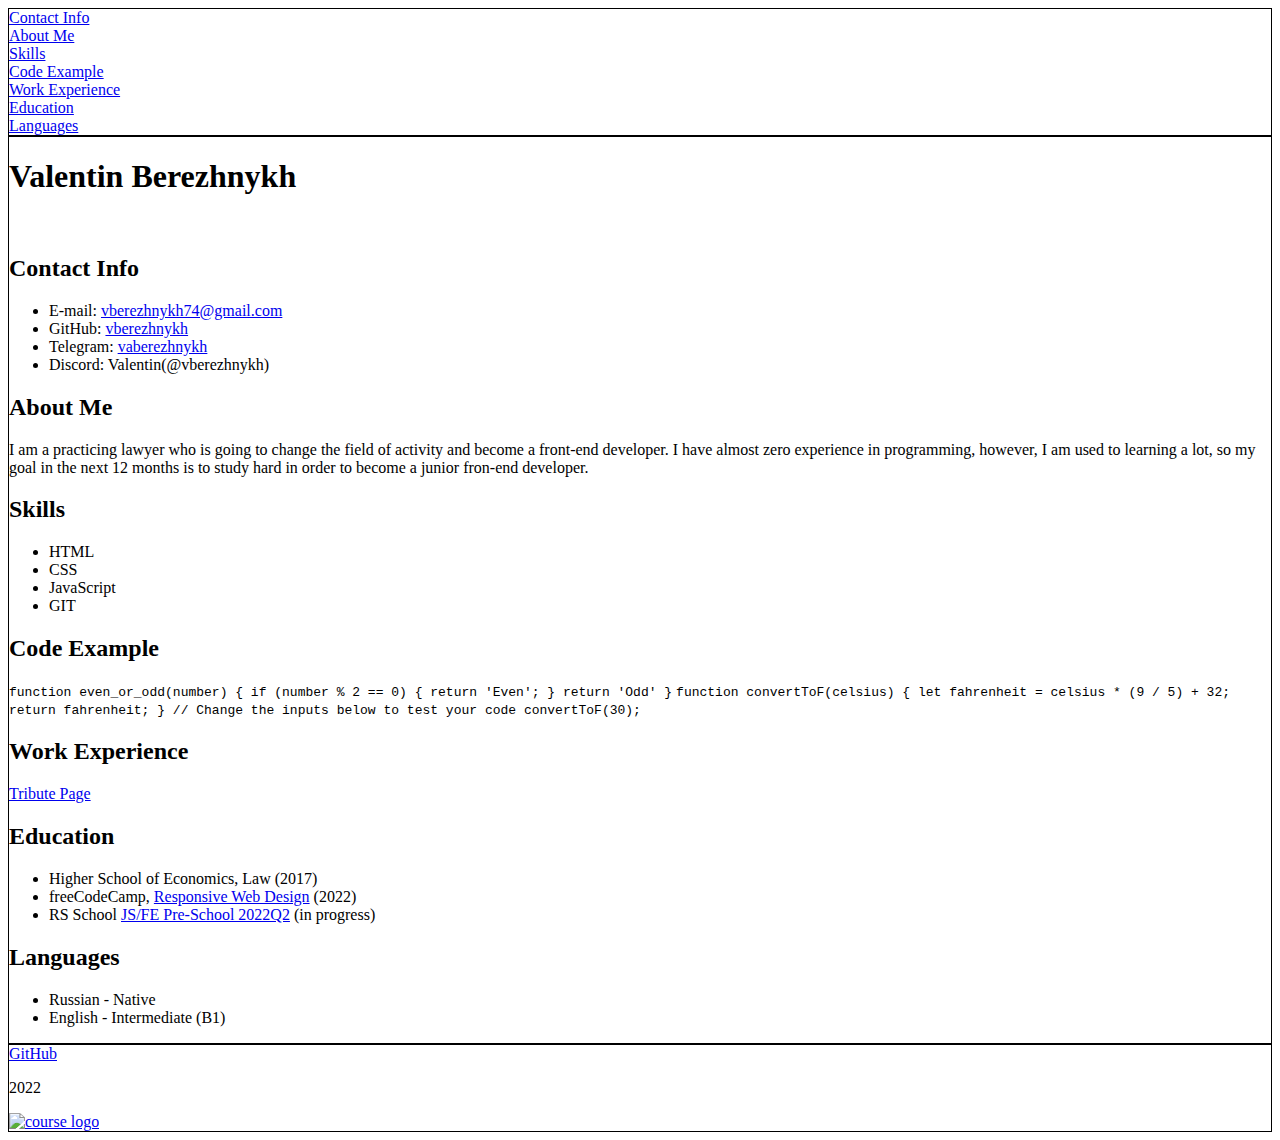
==== index.html @ 0f9ef309 "feat: add nav menu" ====
<!DOCTYPE html>
<html lang="en">
<head>
    <meta charset="UTF-8">
    <meta http-equiv="X-UA-Compatible" content="IE=edge">
    <meta name="viewport" content="width=device-width, initial-scale=1.0">
    <title>Document</title>
    <link rel="stylesheet" href="style.css">
</head>
<body>
    <header class="header">
        <nav>
            <li><a href="#contact-info">Contact Info</a></li>
            <li><a href="#summary">About Me</a></li>
            <li><a href="#skills">Skills</a></li>
            <li><a href="#code">Code Example</a></li>
            <li><a href="#work-experience">Work Experience</a></li>
            <li><a href="#education">Education</a></li>
            <li><a href="#languages">Languages</a></li>
        </nav>
    </header>
    <main class="main">
        <section class="section" id="profile">
            <h1>Valentin Berezhnykh</h1>
            <img src="" alt="">
        </section>
        <section class="section" id="contact-info">
            <h2>Contact Info</h2>
            <ul>
                <li>E-mail: <a href="mailto:vberezhnykh74@gmail.com">vberezhnykh74@gmail.com</a></li>
                <li>GitHub: <a href="https://github.com/vberezhnykh">vberezhnykh</a></li>
                <li>Telegram: <a href="https://t.me/vaberezhnykh">vaberezhnykh</a></li>
                <li>Discord: Valentin(@vberezhnykh)</li>
            </ul>
        </section>
        <section class="section" id="summary">
            <h2>About Me</h2>
            <p>I am a practicing lawyer who is going to change the field of activity and become a front-end developer. I have almost zero experience in programming, 
                however, I am used to learning a lot, so my goal in the next 12 months is to study hard in order to become a junior fron-end developer.</p>
        </section>
        <section class="section" id="skills">
            <h2>Skills</h2>
            <ul>
                <li>HTML</li>
                <li>CSS</li>
                <li>JavaScript</li>
                <li>GIT</li>
            </ul>
        </section>
        <section class="section" id="code">
            <h2>Code Example</h2>
            <code>function even_or_odd(number) {
                if (number % 2 == 0) {
                  return 'Even';
                } return 'Odd'
              }</code>
              <code>
                function convertToF(celsius) {
                    let fahrenheit = celsius * (9 / 5) + 32;
                    return fahrenheit;
                  }

                  // Change the inputs below to test your code
                convertToF(30);
              </code>
        </section>
        <section class="section" id="work-experience">
            <h2>Work Experience</h2>
            <a href="http://testdomainname.ru/">Tribute Page</a>
        </section>
        <section class="section" id="education">
            <h2>Education</h2>
            <ul>
                <li>Higher School of Economics, Law (2017)</li>
                <li>freeCodeCamp, <a href="https://www.freecodecamp.org/certification/vberezhnykh/responsive-web-design">Responsive Web Design</a> (2022)</li>
                <li>RS School <a href="https://rs.school/js-stage0/">JS/FE Pre-School 2022Q2</a> (in progress)</li>
            </ul>
        </section>
        <section class="section" id="languages">
            <h2>Languages</h2>
            <ul>
                <li>Russian - Native</li>
                <li>English - Intermediate (B1)</li>
            </ul>
        </section>
    </main>
    <footer class="footer">
        <a href="https://github.com/vberezhnykh">GitHub</a>
        <p>2022</p>
        <a href="https://rs.school/js-stage0/"><img src="" alt="course logo"></a>
    </footer>
</body>
</html>
---- style.css ----
header, main, footer {
    border: 1px solid black;
}
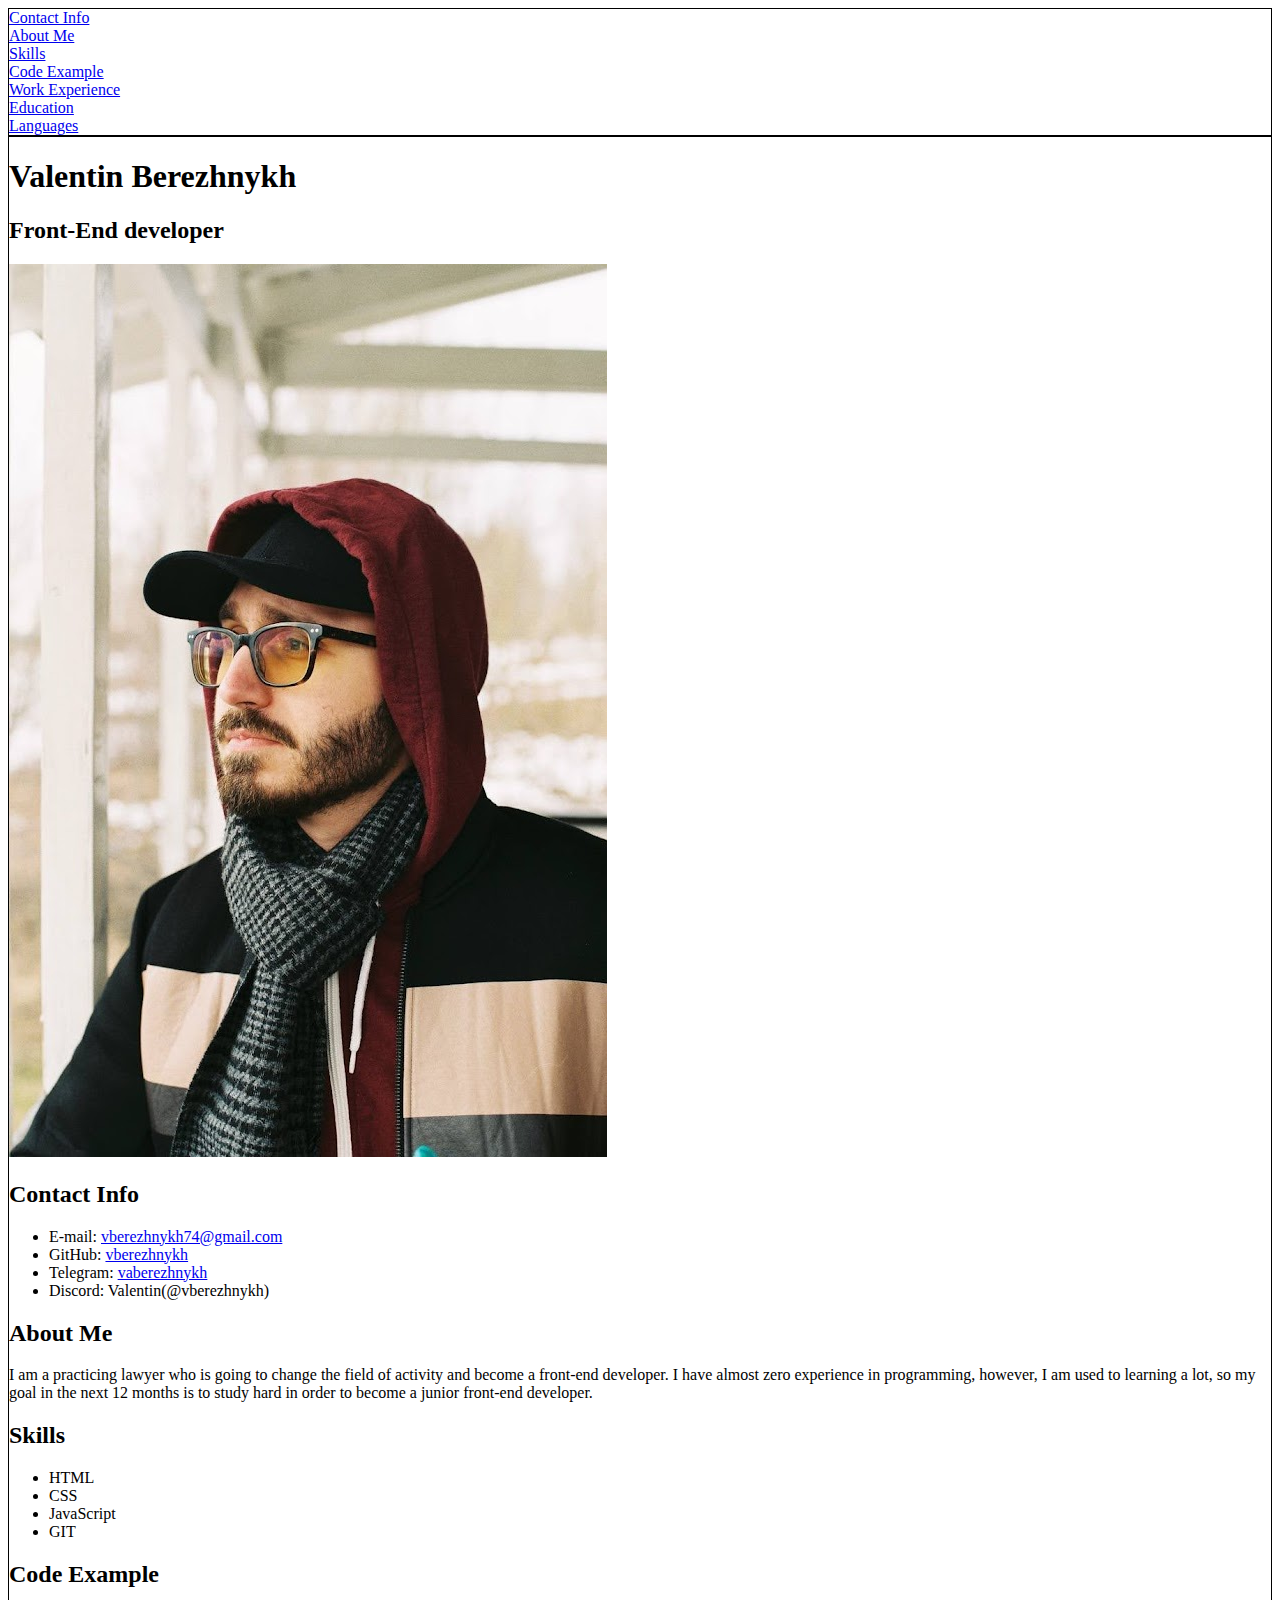
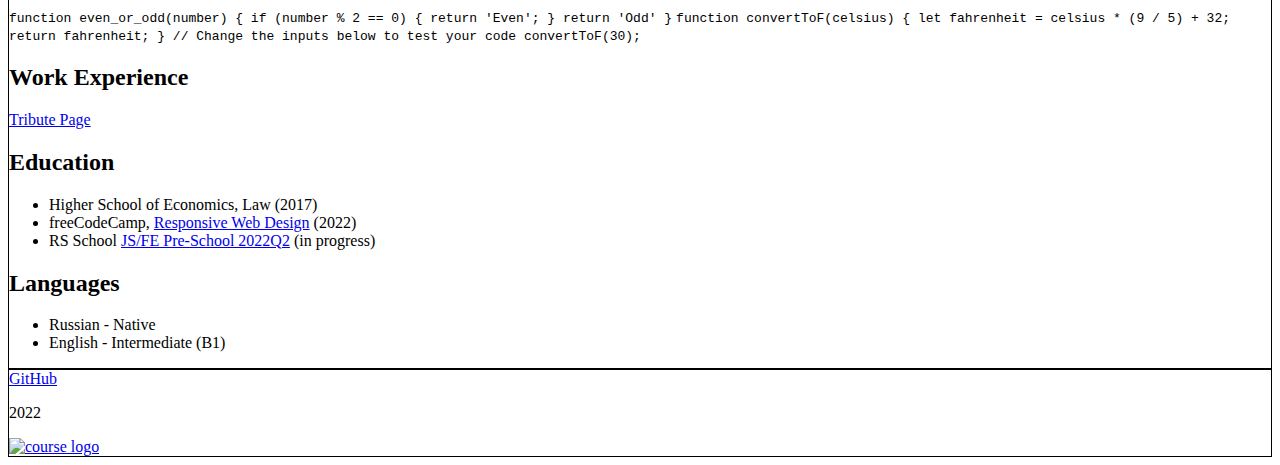
==== commit f3ef885d: "feat: add profile image" ====
--- a/index.html
+++ b/index.html
@@ -22,7 +22,8 @@
     <main class="main">
         <section class="section" id="profile">
             <h1>Valentin Berezhnykh</h1>
-            <img src="" alt="">
+            <h2>Front-End developer</h2>
+            <img src="assets/img/profile-picture.JPG" alt="profile picture">
         </section>
         <section class="section" id="contact-info">
             <h2>Contact Info</h2>
@@ -36,7 +37,7 @@
         <section class="section" id="summary">
             <h2>About Me</h2>
             <p>I am a practicing lawyer who is going to change the field of activity and become a front-end developer. I have almost zero experience in programming, 
-                however, I am used to learning a lot, so my goal in the next 12 months is to study hard in order to become a junior fron-end developer.</p>
+                however, I am used to learning a lot, so my goal in the next 12 months is to study hard in order to become a junior front-end developer.</p>
         </section>
         <section class="section" id="skills">
             <h2>Skills</h2>
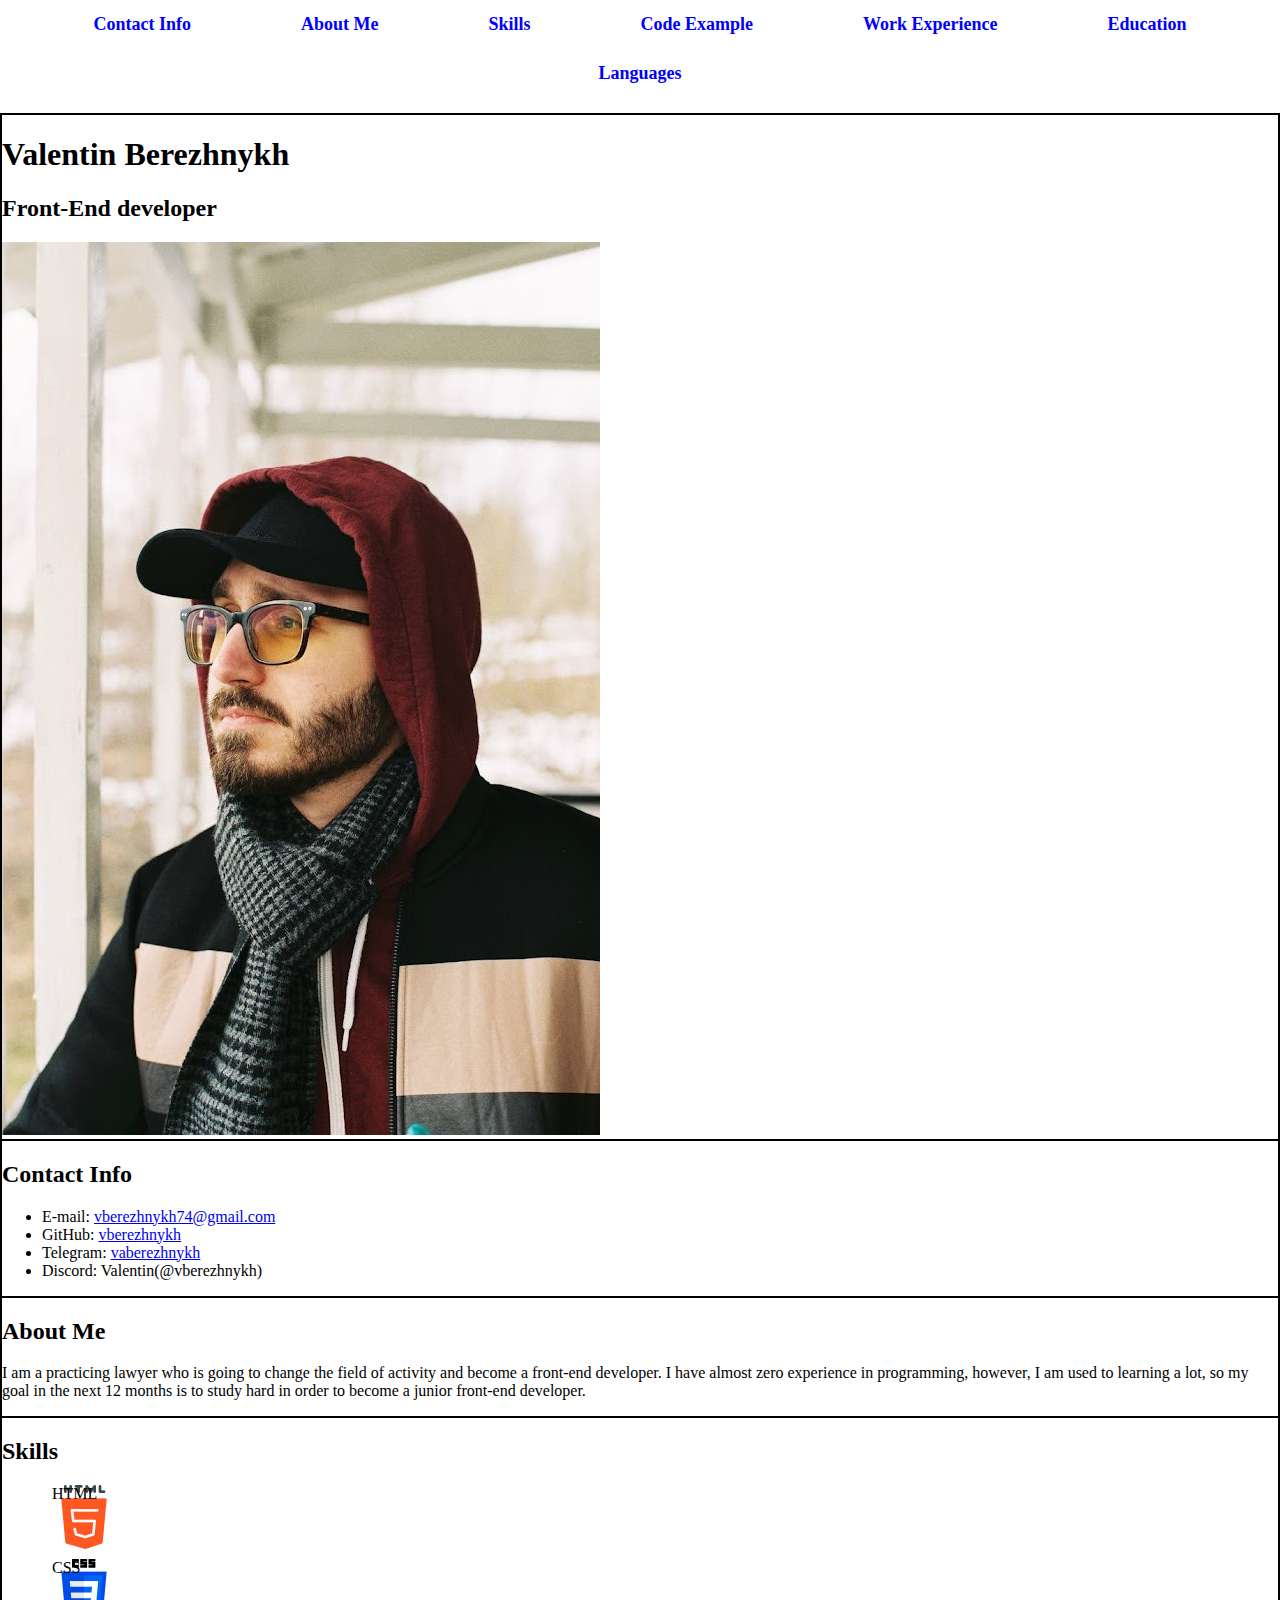
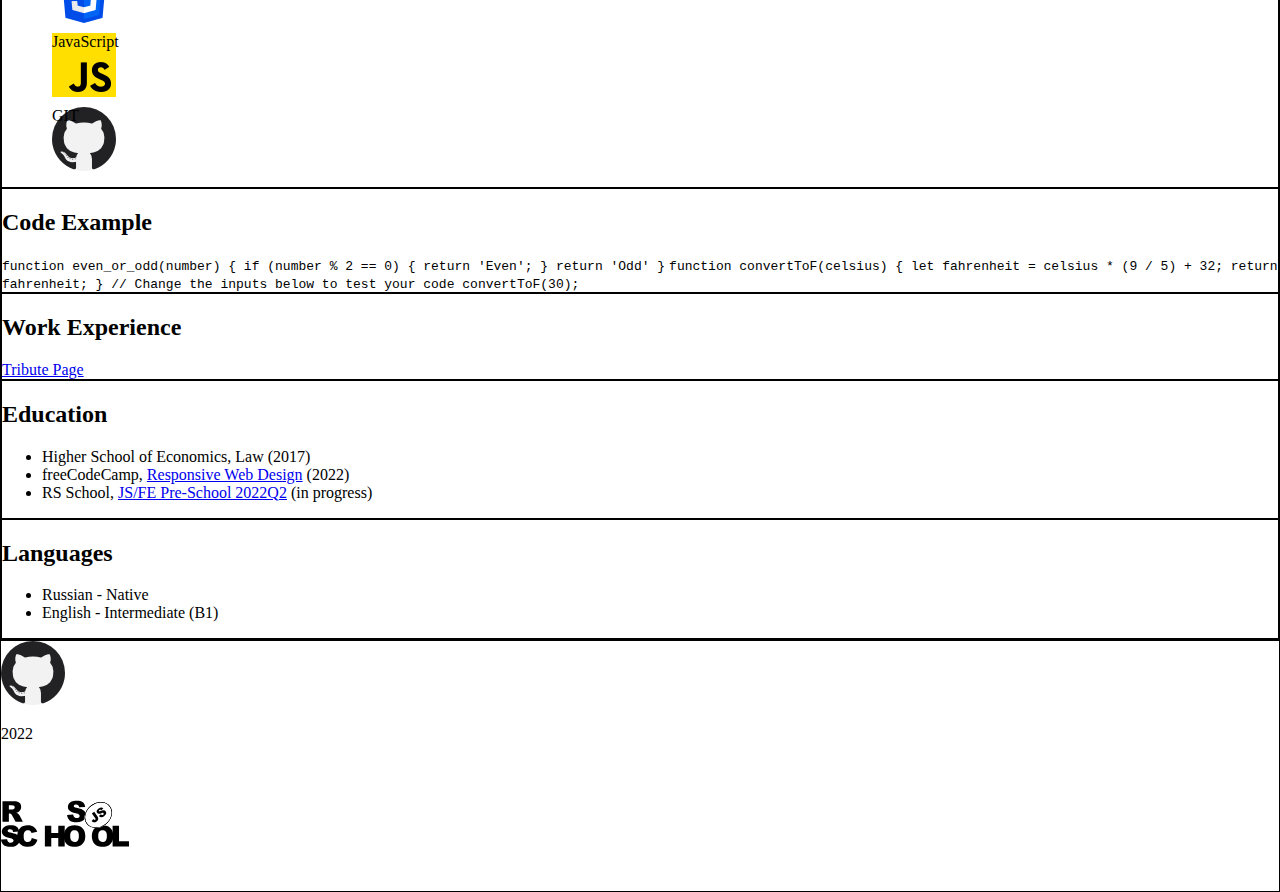
==== commit 8a7eadd7: "feat add navigation" ====
--- a/index.html
+++ b/index.html
@@ -9,14 +9,14 @@
 </head>
 <body>
     <header class="header">
-        <nav>
-            <li><a href="#contact-info">Contact Info</a></li>
-            <li><a href="#summary">About Me</a></li>
-            <li><a href="#skills">Skills</a></li>
-            <li><a href="#code">Code Example</a></li>
-            <li><a href="#work-experience">Work Experience</a></li>
-            <li><a href="#education">Education</a></li>
-            <li><a href="#languages">Languages</a></li>
+        <nav class="nav-list">
+            <li class="nav-item"><a class="nav-link" href="#contact-info">Contact Info</a></li>
+            <li class="nav-item"><a class="nav-link"href="#summary">About Me</a></li>
+            <li class="nav-item"><a class="nav-link" href="#skills">Skills</a></li>
+            <li class="nav-item"><a class="nav-link" href="#code">Code Example</a></li>
+            <li class="nav-item"><a class="nav-link" href="#work-experience">Work Experience</a></li>
+            <li class="nav-item"><a class="nav-link" href="#education">Education</a></li>
+            <li class="nav-item"><a class="nav-link" href="#languages">Languages</a></li>
         </nav>
     </header>
     <main class="main">
@@ -42,10 +42,10 @@
         <section class="section" id="skills">
             <h2>Skills</h2>
             <ul>
-                <li>HTML</li>
-                <li>CSS</li>
-                <li>JavaScript</li>
-                <li>GIT</li>
+                <li class="HTML">HTML</li>
+                <li class="CSS">CSS</li>
+                <li class="JavaScript">JavaScript</li>
+                <li class="GIT">GIT</li>
             </ul>
         </section>
         <section class="section" id="code">
@@ -74,7 +74,7 @@
             <ul>
                 <li>Higher School of Economics, Law (2017)</li>
                 <li>freeCodeCamp, <a href="https://www.freecodecamp.org/certification/vberezhnykh/responsive-web-design">Responsive Web Design</a> (2022)</li>
-                <li>RS School <a href="https://rs.school/js-stage0/">JS/FE Pre-School 2022Q2</a> (in progress)</li>
+                <li>RS School, <a href="https://rs.school/js-stage0/">JS/FE Pre-School 2022Q2</a> (in progress)</li>
             </ul>
         </section>
         <section class="section" id="languages">
@@ -86,9 +86,9 @@
         </section>
     </main>
     <footer class="footer">
-        <a href="https://github.com/vberezhnykh">GitHub</a>
+        <a href="https://github.com/vberezhnykh"><img src="assets/svg/github-logo.png" alt="GitHub logo"></a>
         <p>2022</p>
-        <a href="https://rs.school/js-stage0/"><img src="" alt="course logo"></a>
+        <a href="https://rs.school/js-stage0/"><img src="assets/svg/rs-school-logo.svg" alt="course logo" width="128" height="128"></a>
     </footer>
 </body>
 </html>--- a/style.css
+++ b/style.css
@@ -1,3 +1,74 @@
-header, main, footer {
+* {
+    box-sizing: border-box;
+}
+
+body {
+    margin: 0px;
+}
+
+main, footer {
     border: 1px solid black;
+}
+
+header {
+    margin-bottom: 15px;
+}
+
+.nav {
+    display: block;
+}
+
+.nav-list {
+    display: flex;
+    flex-direction: row;
+    flex-wrap: wrap;
+    justify-content: center;
+    align-items: center;
+    list-style: none;
+    margin: 0 -5px;
+}
+
+.nav-item {
+    margin: 0 45px;
+}
+
+.nav-item a:hover {
+    background-color: blue;
+    color: white;
+}
+
+.nav-link {
+    text-decoration: none;
+    color: blue;
+    font-size: 18px;
+    font-weight: bold;
+    display: block;
+    padding: 14px 10px;
+}
+
+.section {
+    border: 1px solid black;
+}
+
+.HTML, .CSS, .JavaScript, .GIT {
+    list-style: none;
+    margin: 10px;
+    height: 64px;
+    width: 64px;
+}
+
+.HTML {
+    background-image: url(/assets/svg/html-logo.png); /*to fix logo repeat*/
+}
+
+.CSS {
+    background-image: url(/assets/svg/css3-logo.png); /*to fix logo repeat*/
+}
+
+.JavaScript {
+    background-image: url(/assets/svg/js-logo.png); /*to fix logo repeat*/
+}
+
+.GIT {
+    background-image: url(/assets/svg/github-logo.png); /*to fix logo repeat*/
 }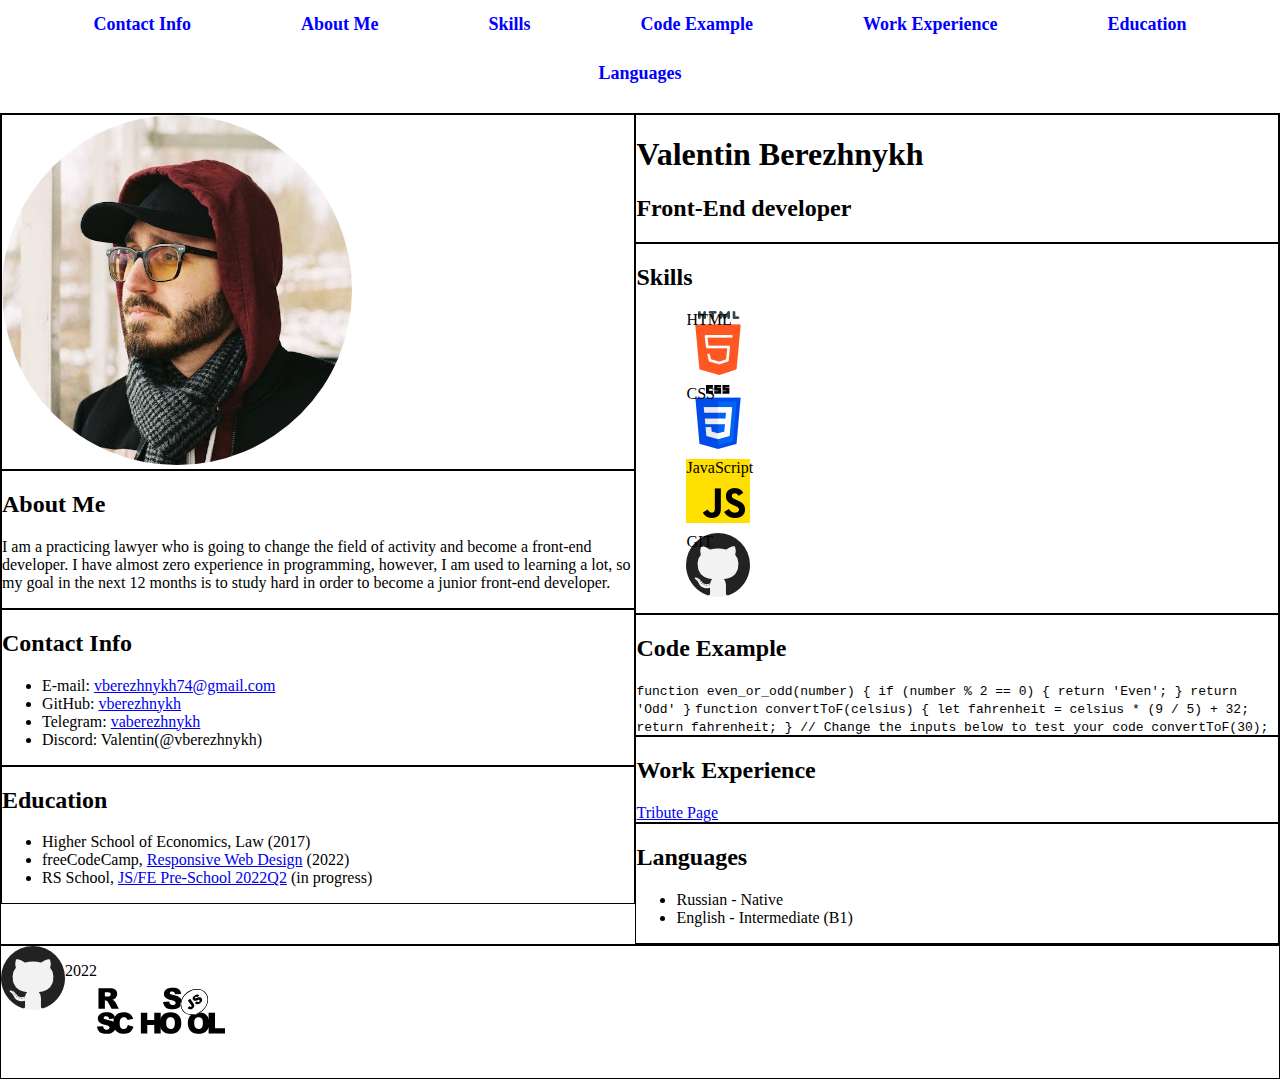
==== commit c8fb7710: "feat: edit page layout to flex" ====
--- a/index.html
+++ b/index.html
@@ -20,70 +20,79 @@
         </nav>
     </header>
     <main class="main">
-        <section class="section" id="profile">
-            <h1>Valentin Berezhnykh</h1>
-            <h2>Front-End developer</h2>
-            <img src="assets/img/profile-picture.JPG" alt="profile picture">
-        </section>
-        <section class="section" id="contact-info">
-            <h2>Contact Info</h2>
-            <ul>
-                <li>E-mail: <a href="mailto:vberezhnykh74@gmail.com">vberezhnykh74@gmail.com</a></li>
-                <li>GitHub: <a href="https://github.com/vberezhnykh">vberezhnykh</a></li>
-                <li>Telegram: <a href="https://t.me/vaberezhnykh">vaberezhnykh</a></li>
-                <li>Discord: Valentin(@vberezhnykh)</li>
-            </ul>
-        </section>
-        <section class="section" id="summary">
-            <h2>About Me</h2>
-            <p>I am a practicing lawyer who is going to change the field of activity and become a front-end developer. I have almost zero experience in programming, 
-                however, I am used to learning a lot, so my goal in the next 12 months is to study hard in order to become a junior front-end developer.</p>
-        </section>
-        <section class="section" id="skills">
-            <h2>Skills</h2>
-            <ul>
-                <li class="HTML">HTML</li>
-                <li class="CSS">CSS</li>
-                <li class="JavaScript">JavaScript</li>
-                <li class="GIT">GIT</li>
-            </ul>
-        </section>
-        <section class="section" id="code">
-            <h2>Code Example</h2>
-            <code>function even_or_odd(number) {
-                if (number % 2 == 0) {
-                  return 'Even';
-                } return 'Odd'
-              }</code>
-              <code>
-                function convertToF(celsius) {
-                    let fahrenheit = celsius * (9 / 5) + 32;
-                    return fahrenheit;
-                  }
-
-                  // Change the inputs below to test your code
-                convertToF(30);
-              </code>
-        </section>
-        <section class="section" id="work-experience">
-            <h2>Work Experience</h2>
-            <a href="http://testdomainname.ru/">Tribute Page</a>
-        </section>
-        <section class="section" id="education">
-            <h2>Education</h2>
-            <ul>
-                <li>Higher School of Economics, Law (2017)</li>
-                <li>freeCodeCamp, <a href="https://www.freecodecamp.org/certification/vberezhnykh/responsive-web-design">Responsive Web Design</a> (2022)</li>
-                <li>RS School, <a href="https://rs.school/js-stage0/">JS/FE Pre-School 2022Q2</a> (in progress)</li>
-            </ul>
-        </section>
-        <section class="section" id="languages">
-            <h2>Languages</h2>
-            <ul>
-                <li>Russian - Native</li>
-                <li>English - Intermediate (B1)</li>
-            </ul>
-        </section>
+        <div class="left-side">
+            <section class="section">
+                <img class="img-profile" src="assets/img/profile-picture.JPG" alt="profile picture">
+            </section>
+            <section class="section" id="summary">
+                <h2>About Me</h2>
+                <p>I am a practicing lawyer who is going to change the field of activity and become a front-end developer. I have almost zero experience in programming, 
+                    however, I am used to learning a lot, so my goal in the next 12 months is to study hard in order to become a junior front-end developer.</p>
+            </section>
+            <section class="section" id="contact-info">
+                <h2>Contact Info</h2>
+                <ul>
+                    <li>E-mail: <a href="mailto:vberezhnykh74@gmail.com">vberezhnykh74@gmail.com</a></li>
+                    <li>GitHub: <a href="https://github.com/vberezhnykh">vberezhnykh</a></li>
+                    <li>Telegram: <a href="https://t.me/vaberezhnykh">vaberezhnykh</a></li>
+                    <li>Discord: Valentin(@vberezhnykh)</li>
+                </ul>
+            </section>
+            <section class="section" id="education">
+                <h2>Education</h2>
+                <ul>
+                    <li>Higher School of Economics, Law (2017)</li>
+                    <li>freeCodeCamp, <a href="https://www.freecodecamp.org/certification/vberezhnykh/responsive-web-design">Responsive Web Design</a> (2022)</li>
+                    <li>RS School, <a href="https://rs.school/js-stage0/">JS/FE Pre-School 2022Q2</a> (in progress)</li>
+                </ul>
+            </section>
+        </div>
+        <div class="right-side">
+            <section class="section" id="profile">
+                <h1>Valentin Berezhnykh</h1>
+                <h2>Front-End developer</h2>
+            </section>
+            <section class="section" id="skills">
+                <h2>Skills</h2>
+                <ul>
+                    <li class="HTML">HTML</li>
+                    <li class="CSS">CSS</li>
+                    <li class="JavaScript">JavaScript</li>
+                    <li class="GIT">GIT</li>
+                </ul>
+            </section>
+            <section class="section" id="code">
+                <h2>Code Example</h2>
+                <code>function even_or_odd(number) {
+                    if (number % 2 == 0) {
+                      return 'Even';
+                    } return 'Odd'
+                  }</code>
+                  <code>
+                    function convertToF(celsius) {
+                        let fahrenheit = celsius * (9 / 5) + 32;
+                        return fahrenheit;
+                      }
+    
+                      // Change the inputs below to test your code
+                    convertToF(30);
+                  </code>
+            </section>
+            <section class="section" id="work-experience">
+                <h2>Work Experience</h2>
+                <a href="http://testdomainname.ru/">Tribute Page</a>
+            </section>
+            
+            <section class="section" id="languages">
+                <h2>Languages</h2>
+                <ul>
+                    <li>Russian - Native</li>
+                    <li>English - Intermediate (B1)</li>
+                </ul>
+            </section>
+        </div>
+        
+        
     </main>
     <footer class="footer">
         <a href="https://github.com/vberezhnykh"><img src="assets/svg/github-logo.png" alt="GitHub logo"></a>
--- a/style.css
+++ b/style.css
@@ -8,6 +8,7 @@
 
 main, footer {
     border: 1px solid black;
+    display: flex;
 }
 
 header {
@@ -35,6 +36,8 @@
 .nav-item a:hover {
     background-color: blue;
     color: white;
+    transition: 0.3s linear
+    /*add smooth animation*/
 }
 
 .nav-link {
@@ -44,6 +47,11 @@
     font-weight: bold;
     display: block;
     padding: 14px 10px;
+}
+
+.img-profile {
+    width: 350px;
+    border-radius: 50%;
 }
 
 .section {
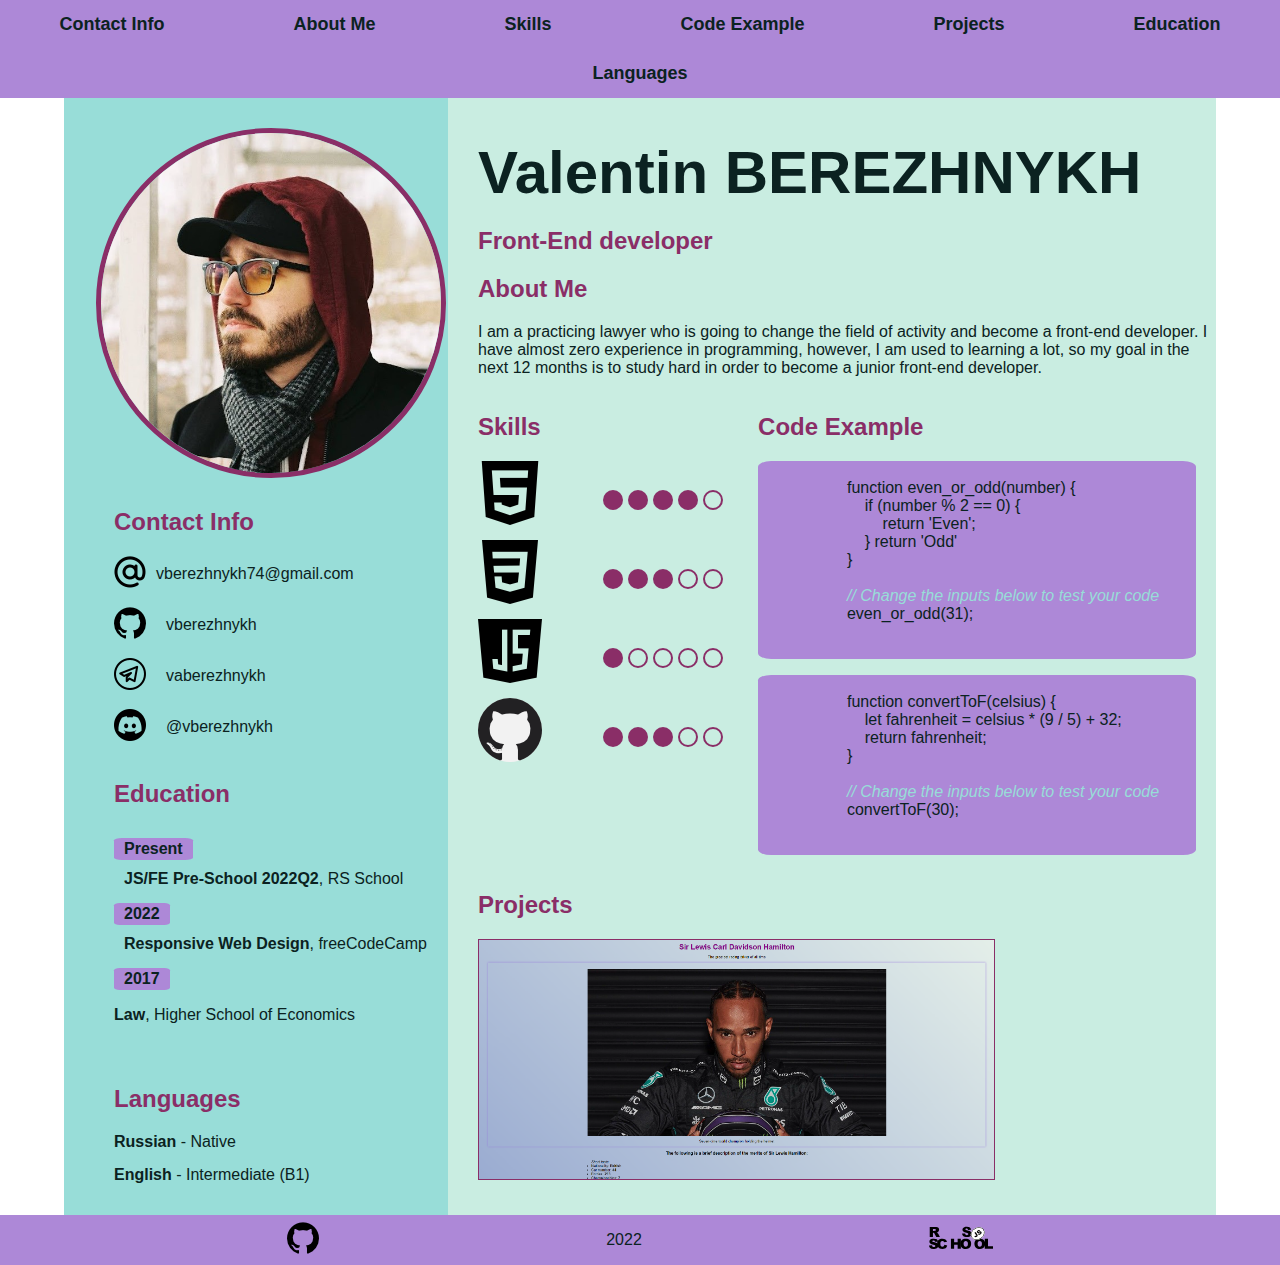
==== commit 0de7e4ac: "feat: project finish" ====
--- a/index.html
+++ b/index.html
@@ -14,7 +14,7 @@
             <li class="nav-item"><a class="nav-link"href="#summary">About Me</a></li>
             <li class="nav-item"><a class="nav-link" href="#skills">Skills</a></li>
             <li class="nav-item"><a class="nav-link" href="#code">Code Example</a></li>
-            <li class="nav-item"><a class="nav-link" href="#work-experience">Work Experience</a></li>
+            <li class="nav-item"><a class="nav-link" href="#work-experience">Projects</a></li>
             <li class="nav-item"><a class="nav-link" href="#education">Education</a></li>
             <li class="nav-item"><a class="nav-link" href="#languages">Languages</a></li>
         </nav>
@@ -24,80 +24,146 @@
             <section class="section">
                 <img class="img-profile" src="assets/img/profile-picture.JPG" alt="profile picture">
             </section>
+            <section class="section" id="contact-info">
+                <h2>Contact Info</h2>
+                <ul class="contact-list">
+                    <li class="contact-item">
+                        <div class="contact-logo"><img src="/assets/svg/email-logo.png" alt=""></div>
+                        <div class="contact-url"><a href="mailto:vberezhnykh74@gmail.com" target="_blank">vberezhnykh74@gmail.com</a></div>
+                    </li>
+                    <li class="contact-item">
+                        <div class="contact-logo"><img src="/assets/svg/github-blue-logo.png" alt=""></div>
+                        <div class="contact-url"><a class="contact-url" href="https://github.com/vberezhnykh" target="_blank">vberezhnykh</a></div>
+                    </li>
+                    <li class="contact-item">
+                        <div class="contact-logo"><img src="/assets/svg/telegram-logo.png" alt=""></div>
+                        <div class="contact-url"><a class="contact-url" href="https://t.me/vaberezhnykh" target="_blank">vaberezhnykh</a></div>
+                    </li>
+                    <li class="contact-item">
+                        <div class="conact-logo"><img src="/assets/svg/discord-logo.png" alt=""></div>
+                        <div class="contact-url"><a class="contact-url" href="" target="_blank">@vberezhnykh</a></div>
+                    </li>
+                </ul>
+            </section>
+            <section class="section" id="education">
+                <h2>Education</h2>
+                <ul class="education-list">
+                    <li class="education-item">
+                        <div class="date">Present</div>
+                        <b><a class="education-url" href="https://rs.school/js-stage0/" target="_blank">JS/FE Pre-School 2022Q2</a></b>, RS School </li>
+                    <li class="education-item">
+                        <div class="date">2022</div>
+                        <a class="education-url" href="https://www.freecodecamp.org/certification/vberezhnykh/responsive-web-design" target="_blank"><b>Responsive Web Design</b></a>, freeCodeCamp
+                    </li>
+                    <li class="education-item">
+                        <div class="date">2017</div>
+                        <p><b>Law</b>, Higher School of Economics</p> 
+                    </li>
+                </ul>
+            </section>
+            <section class="section" id="languages">
+                <h2>Languages</h2>
+                <ul class="language-list">
+                    <li class="language-item"><b>Russian</b> - Native</li>
+                    <li class="language-item"><b>English</b> - Intermediate (B1)</li>
+                </ul>
+            </section>
+        </div>
+        <div class="right-side">
+            <section class="section" id="profile">
+                <h1><span class="first-name">Valentin</span><span class="surname"> Berezhnykh</span></h1>
+                <h2>Front-End developer</h2>
+            </section>
             <section class="section" id="summary">
                 <h2>About Me</h2>
                 <p>I am a practicing lawyer who is going to change the field of activity and become a front-end developer. I have almost zero experience in programming, 
                     however, I am used to learning a lot, so my goal in the next 12 months is to study hard in order to become a junior front-end developer.</p>
             </section>
-            <section class="section" id="contact-info">
-                <h2>Contact Info</h2>
-                <ul>
-                    <li>E-mail: <a href="mailto:vberezhnykh74@gmail.com">vberezhnykh74@gmail.com</a></li>
-                    <li>GitHub: <a href="https://github.com/vberezhnykh">vberezhnykh</a></li>
-                    <li>Telegram: <a href="https://t.me/vaberezhnykh">vaberezhnykh</a></li>
-                    <li>Discord: Valentin(@vberezhnykh)</li>
-                </ul>
-            </section>
-            <section class="section" id="education">
-                <h2>Education</h2>
-                <ul>
-                    <li>Higher School of Economics, Law (2017)</li>
-                    <li>freeCodeCamp, <a href="https://www.freecodecamp.org/certification/vberezhnykh/responsive-web-design">Responsive Web Design</a> (2022)</li>
-                    <li>RS School, <a href="https://rs.school/js-stage0/">JS/FE Pre-School 2022Q2</a> (in progress)</li>
-                </ul>
-            </section>
-        </div>
-        <div class="right-side">
-            <section class="section" id="profile">
-                <h1>Valentin Berezhnykh</h1>
-                <h2>Front-End developer</h2>
-            </section>
+            <div class="container">
             <section class="section" id="skills">
                 <h2>Skills</h2>
-                <ul>
-                    <li class="HTML">HTML</li>
-                    <li class="CSS">CSS</li>
-                    <li class="JavaScript">JavaScript</li>
-                    <li class="GIT">GIT</li>
-                </ul>
+                <div class="skill-block">
+                    <div class="skill-logo"><img src="/assets/svg/html-logo.png" alt="HTML logo"></div>
+                    <ul class="skill-bar">
+                        <li class="skill-item"></li>
+                        <li class="skill-item"></li>
+                        <li class="skill-item"></li>
+                        <li class="skill-item"></li>
+                        <li class="skill-item-blank"></li>
+                    </ul>
+                </div>
+                <div class="skill-block">
+                    <div class="skill-logo"><img src="/assets/svg/css3-logo.png" alt="CSS logo"></div>
+                    <ul class="skill-bar">
+                        <li class="skill-item"></li>
+                        <li class="skill-item"></li>
+                        <li class="skill-item"></li>
+                        <li class="skill-item-blank"></li>
+                        <li class="skill-item-blank"></li>
+                    </ul>
+                </div>
+                <div class="skill-block">
+                    <div class="skill-logo"><img src="/assets/svg/js-logo.png" alt="JavaScript logo"></div>
+                    <ul class="skill-bar">
+                        <li class="skill-item"></li>
+                        <li class="skill-item-blank"></li>
+                        <li class="skill-item-blank"></li>
+                        <li class="skill-item-blank"></li>
+                        <li class="skill-item-blank"></li>
+                    </ul>
+                </div>
+                <div class="skill-block">
+                    <div class="skill-logo"><img src="/assets/svg/github-logo.png" alt="GitHub logo"></div>
+                    <ul class="skill-bar">
+                        <li class="skill-item"></li>
+                        <li class="skill-item"></li>
+                        <li class="skill-item"></li>
+                        <li class="skill-item-blank"></li>
+                        <li class="skill-item-blank"></li>
+                    </ul>
+                </div>
             </section>
             <section class="section" id="code">
                 <h2>Code Example</h2>
-                <code>function even_or_odd(number) {
-                    if (number % 2 == 0) {
-                      return 'Even';
-                    } return 'Odd'
-                  }</code>
+                <div class="code-block">
+                    <pre>
+                    <code>
+                    function even_or_odd(number) {
+                        if (number % 2 == 0) {
+                            return 'Even';
+                        } return 'Odd'
+                    }
+
+                    <span class="grey-text">// Change the inputs below to test your code</span>
+                    even_or_odd(31);
+                    </code>
+                </div>
+                <div class="code-block">
+                </pre>
+                <pre>
                   <code>
                     function convertToF(celsius) {
                         let fahrenheit = celsius * (9 / 5) + 32;
                         return fahrenheit;
-                      }
+                    }
     
-                      // Change the inputs below to test your code
+                    <span class="grey-text">// Change the inputs below to test your code</span>
                     convertToF(30);
                   </code>
+                </pre>
+                </div>
             </section>
+            </div>
             <section class="section" id="work-experience">
-                <h2>Work Experience</h2>
-                <a href="http://testdomainname.ru/">Tribute Page</a>
-            </section>
-            
-            <section class="section" id="languages">
-                <h2>Languages</h2>
-                <ul>
-                    <li>Russian - Native</li>
-                    <li>English - Intermediate (B1)</li>
-                </ul>
-            </section>
-        </div>
-        
-        
+                <h2>Projects</h2>
+                <a href="http://testdomainname.ru/" target="_blank"><img class="img-project" src="/assets/img/project-preview.png" alt="Preview of the tribute project picture"></a>
+            </section>           
+        </div>    
     </main>
     <footer class="footer">
-        <a href="https://github.com/vberezhnykh"><img src="assets/svg/github-logo.png" alt="GitHub logo"></a>
+        <a href="https://github.com/vberezhnykh" target="_blank"><img src="/assets/svg/github-blue-logo.png" alt="GitHub logo"></a>
         <p>2022</p>
-        <a href="https://rs.school/js-stage0/"><img src="assets/svg/rs-school-logo.svg" alt="course logo" width="128" height="128"></a>
+        <a href="https://rs.school/js-stage0/" target="_blank"><img src="assets/svg/rs-school-logo.svg" alt="course logo" width="64"></a>
     </footer>
 </body>
 </html>--- a/style.css
+++ b/style.css
@@ -1,18 +1,37 @@
+:root {
+    --main-color: #C9EDE1;
+    --aside-color: #98DDD8;
+    --additional-color: #8A2E67; 
+    --header-footer-color: #AD88D7;
+    --text-color: #0B2221;
+}
+
 * {
     box-sizing: border-box;
+    font-family: sans-serif;
+    color: var(--text-color);
+}
+
+html {
+    scroll-behavior: smooth;
 }
 
 body {
-    margin: 0px;
+    margin: 0;
+    padding: 0;
+    min-height: 100vh;
+    overflow-x: hidden;
+    display: flex;
+    flex-direction: column;
+    justify-content: space-between;
 }
 
 main, footer {
-    border: 1px solid black;
-    display: flex;
-}
-
-header {
-    margin-bottom: 15px;
+    display: flex;
+}
+
+.header {
+    background-color: var(--header-footer-color);
 }
 
 .nav {
@@ -23,7 +42,7 @@
     display: flex;
     flex-direction: row;
     flex-wrap: wrap;
-    justify-content: center;
+    justify-content: space-around;
     align-items: center;
     list-style: none;
     margin: 0 -5px;
@@ -34,49 +53,231 @@
 }
 
 .nav-item a:hover {
-    background-color: blue;
-    color: white;
+    background-color: var(--text-color);
+    color: var(--header-footer-color);
     transition: 0.3s linear
-    /*add smooth animation*/
 }
 
 .nav-link {
     text-decoration: none;
-    color: blue;
+    color: var(--text-color);
     font-size: 18px;
     font-weight: bold;
     display: block;
     padding: 14px 10px;
 }
 
+.left-side {
+    width: 30%;
+    margin-left: 5%;
+    background-color: var(--aside-color);
+}
+
+.right-side {
+    width: 60%;
+    background-color: var(--main-color);
+}
+
 .img-profile {
+    display: block;
     width: 350px;
     border-radius: 50%;
-}
-
-.section {
-    border: 1px solid black;
-}
-
-.HTML, .CSS, .JavaScript, .GIT {
-    list-style: none;
-    margin: 10px;
-    height: 64px;
-    width: 64px;
-}
-
-.HTML {
-    background-image: url(/assets/svg/html-logo.png); /*to fix logo repeat*/
-}
-
-.CSS {
-    background-image: url(/assets/svg/css3-logo.png); /*to fix logo repeat*/
-}
-
-.JavaScript {
-    background-image: url(/assets/svg/js-logo.png); /*to fix logo repeat*/
-}
-
-.GIT {
-    background-image: url(/assets/svg/github-logo.png); /*to fix logo repeat*/
+    border: 5px solid var(--additional-color);
+    margin: 30px auto;
+}
+
+section {
+    padding-left: 30px;
+}
+
+h1, h2 {
+    color: var(--additional-color);
+}
+
+h1 {
+    font-size: 60px;
+    margin-bottom: 0;
+}
+.first-name {
+    color: var(--text-color);
+}
+
+.surname {
+    text-transform: uppercase;
+}
+
+#contact-info {
+    padding-left: 50px;
+}
+
+.contact-list {
+    list-style: none;
+    padding: 0;
+}
+
+.contact-item {
+    padding-bottom: 15px;
+    display: flex;
+    align-items: center;
+}
+
+.contact-item a:hover {
+    text-decoration: underline 0.15em var(--additional-color);
+    color: var(--additional-color);
+    transition: 0.3s linear;
+}
+
+
+.contact-url {
+    align-items: center;
+    padding-left: 10px;
+    text-decoration: none;
+    color: var(--text-color);
+}
+
+.contact-url a {
+    text-decoration: none;
+    color: var(--text-color);
+}
+
+.date {
+    background-color: var(--header-footer-color);
+    text-align: center;
+    border-radius: 10%;
+    padding: 2px 10px;
+    font-weight: bold;
+    margin-bottom: 10px;
+    width: fit-content;
+}
+
+.education-item a:hover {
+    text-decoration: underline 0.15em var(--additional-color);
+    color: var(--additional-color);
+    transition: 0.3s linear;
+}
+
+.education-item a:visited {
+    color: var(--text-color);
+}
+
+
+.education-url {
+    padding-left: 10px;
+    text-decoration: none;
+    color: var(--text-color);
+}
+
+a {
+    text-decoration: none;
+}
+
+#education {
+    padding-left: 50px;
+}
+
+.education-list {
+    list-style: none;
+    padding: 10px 0 10px 0;
+}
+
+.education-item {
+    padding-bottom: 15px;
+}
+
+#languages {
+    padding-left: 50px;
+}
+
+.language-list {
+    list-style: none;
+    padding: 0;
+}
+
+.language-item {
+    padding-bottom: 15px;
+}
+
+.code-block {
+    background-color: var(--header-footer-color);
+    border-radius: 3%;
+    margin-bottom: 10px;
+    margin-right: 20px;
+}
+
+.container {
+    display: flex;
+    justify-content: space-between;
+}
+
+#code {
+    width: 70%;
+}
+
+.grey-text {
+    color: var(--aside-color);
+    font-style: italic;
+}
+
+#skills {
+    width: 40%;
+}
+
+.skill-block {
+    display: flex;
+    align-items: center;
+}
+
+.skill-bar {
+    display: flex;
+    align-items: center;
+    list-style: none;
+}
+
+.skill-logo {
+    display: flex;
+    flex-direction: row;
+    flex-wrap: wrap; 
+    width: 40%;
+    margin-bottom: 15px;   
+}
+
+.skill-item {
+    width: 20px;
+    height: 20px;
+    background-color: var(--additional-color);
+    border-radius: 50%;
+    margin-right: 5px;
+}
+
+.skill-item:hover {
+    width: 25px;
+    height: 25px;
+    transition: all .3s linear;
+}
+
+.skill-item-blank {
+    width: 20px;
+    height: 20px;
+    background-color: var(--main-color);
+    border-radius: 50%;
+    margin-right: 5px;
+    border: 2px solid var(--additional-color);
+}
+
+.skill-item-blank:hover {
+    width: 25px;
+    height: 25px;
+    transition: all .3s linear;
+}
+
+.img-project {
+    width: 70%;
+    border: 1px solid var(--additional-color);
+}
+
+.footer {
+    display: flex;
+    align-items: center;
+    justify-content: space-evenly;
+    background-color: var(--header-footer-color);
 }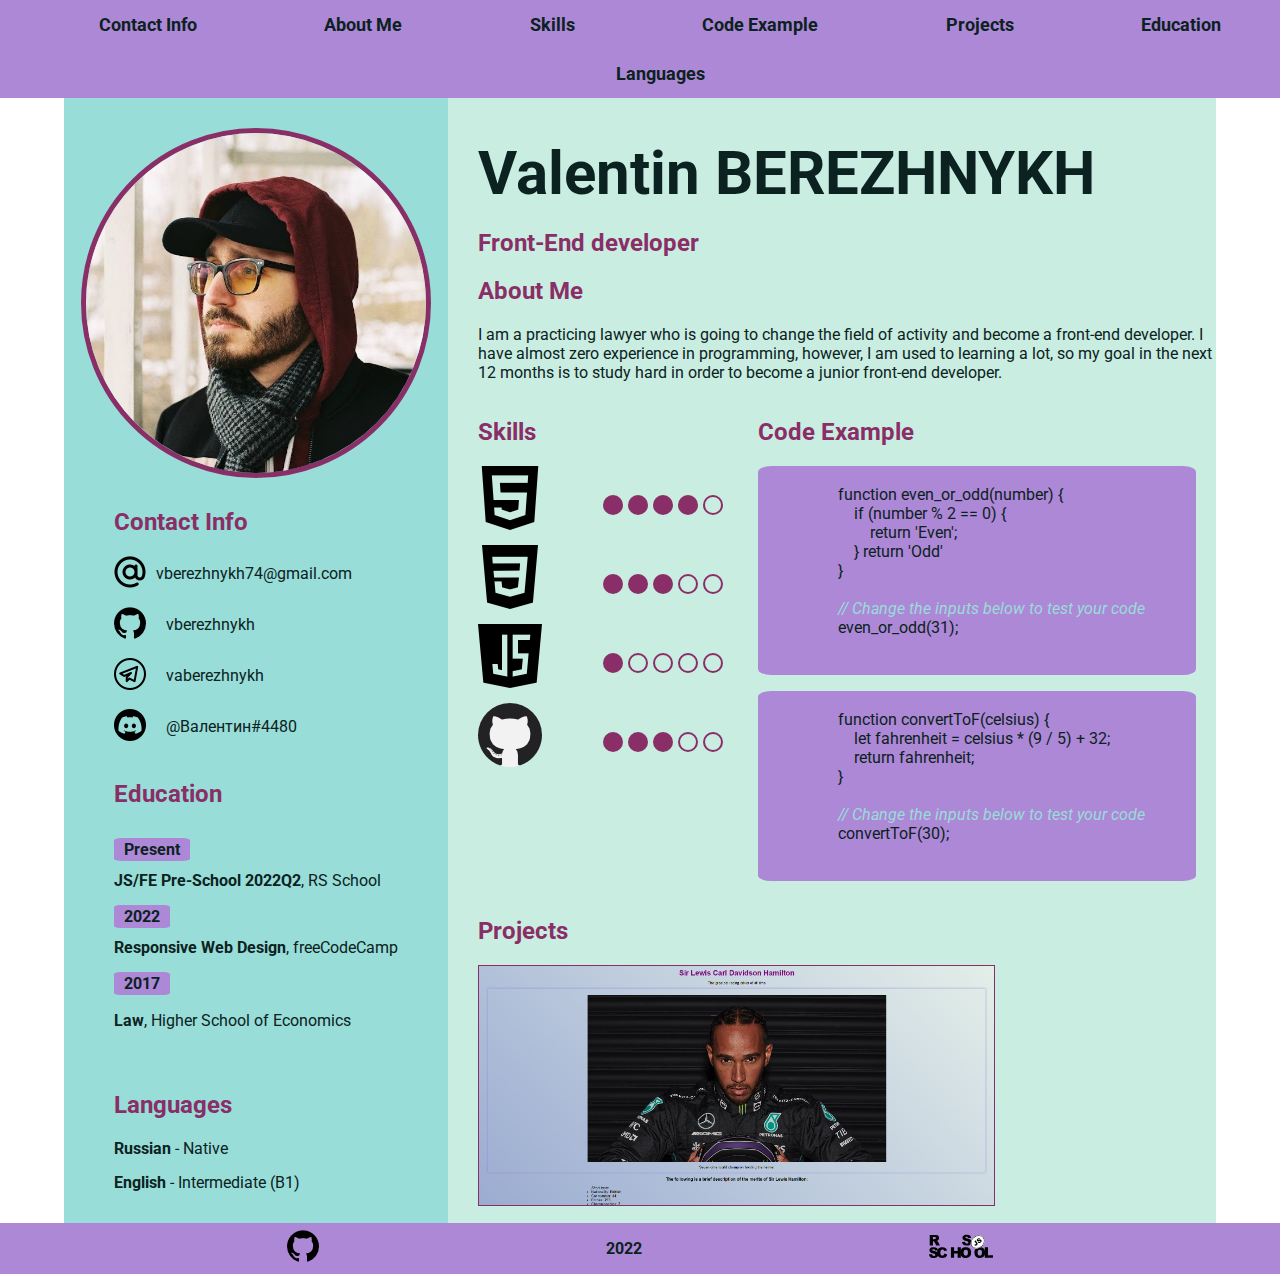
==== commit a40c7938: "feat: change markup" ====
--- a/index.html
+++ b/index.html
@@ -6,42 +6,47 @@
     <meta name="viewport" content="width=device-width, initial-scale=1.0">
     <title>Document</title>
     <link rel="stylesheet" href="style.css">
+    <link rel="preconnect" href="https://fonts.googleapis.com">
+    <link rel="preconnect" href="https://fonts.gstatic.com" crossorigin>
+    <link href="https://fonts.googleapis.com/css2?family=Roboto&display=swap" rel="stylesheet">
 </head>
 <body>
     <header class="header">
-        <nav class="nav-list">
-            <li class="nav-item"><a class="nav-link" href="#contact-info">Contact Info</a></li>
-            <li class="nav-item"><a class="nav-link"href="#summary">About Me</a></li>
-            <li class="nav-item"><a class="nav-link" href="#skills">Skills</a></li>
-            <li class="nav-item"><a class="nav-link" href="#code">Code Example</a></li>
-            <li class="nav-item"><a class="nav-link" href="#work-experience">Projects</a></li>
-            <li class="nav-item"><a class="nav-link" href="#education">Education</a></li>
-            <li class="nav-item"><a class="nav-link" href="#languages">Languages</a></li>
+        <nav>
+            <ul class="nav-list">
+                <li class="nav-item"><a class="nav-link" href="#contact-info">Contact Info</a></li>
+                <li class="nav-item"><a class="nav-link" href="#summary">About Me</a></li>
+                <li class="nav-item"><a class="nav-link" href="#skills">Skills</a></li>
+                <li class="nav-item"><a class="nav-link" href="#code">Code Example</a></li>
+                <li class="nav-item"><a class="nav-link" href="#work-experience">Projects</a></li>
+                <li class="nav-item"><a class="nav-link" href="#education">Education</a></li>
+                <li class="nav-item"><a class="nav-link" href="#languages">Languages</a></li>
+            </ul>
         </nav>
     </header>
     <main class="main">
         <div class="left-side">
-            <section class="section">
+            <div class="section-img-profile">
                 <img class="img-profile" src="assets/img/profile-picture.JPG" alt="profile picture">
-            </section>
+            </div>
             <section class="section" id="contact-info">
                 <h2>Contact Info</h2>
                 <ul class="contact-list">
                     <li class="contact-item">
-                        <div class="contact-logo"><img src="/assets/svg/email-logo.png" alt=""></div>
+                        <div class="contact-logo"><img src="assets/svg/email-logo.png" alt=""></div>
                         <div class="contact-url"><a href="mailto:vberezhnykh74@gmail.com" target="_blank">vberezhnykh74@gmail.com</a></div>
                     </li>
                     <li class="contact-item">
-                        <div class="contact-logo"><img src="/assets/svg/github-blue-logo.png" alt=""></div>
+                        <div class="contact-logo"><img src="assets/svg/github-blue-logo.png" alt=""></div>
                         <div class="contact-url"><a class="contact-url" href="https://github.com/vberezhnykh" target="_blank">vberezhnykh</a></div>
                     </li>
                     <li class="contact-item">
-                        <div class="contact-logo"><img src="/assets/svg/telegram-logo.png" alt=""></div>
+                        <div class="contact-logo"><img src="assets/svg/telegram-logo.png" alt=""></div>
                         <div class="contact-url"><a class="contact-url" href="https://t.me/vaberezhnykh" target="_blank">vaberezhnykh</a></div>
                     </li>
                     <li class="contact-item">
-                        <div class="conact-logo"><img src="/assets/svg/discord-logo.png" alt=""></div>
-                        <div class="contact-url"><a class="contact-url" href="" target="_blank">@vberezhnykh</a></div>
+                        <div class="conact-logo"><img src="assets/svg/discord-logo.png" alt=""></div>
+                        <div class="contact-url"><a class="contact-url" href="" target="_blank">@Валентин#4480</a></div>
                     </li>
                 </ul>
             </section>
@@ -83,7 +88,7 @@
             <section class="section" id="skills">
                 <h2>Skills</h2>
                 <div class="skill-block">
-                    <div class="skill-logo"><img src="/assets/svg/html-logo.png" alt="HTML logo"></div>
+                    <div class="skill-logo"><img src="assets/svg/html-logo.png" alt="HTML logo"></div>
                     <ul class="skill-bar">
                         <li class="skill-item"></li>
                         <li class="skill-item"></li>
@@ -93,7 +98,7 @@
                     </ul>
                 </div>
                 <div class="skill-block">
-                    <div class="skill-logo"><img src="/assets/svg/css3-logo.png" alt="CSS logo"></div>
+                    <div class="skill-logo"><img src="assets/svg/css3-logo.png" alt="CSS logo"></div>
                     <ul class="skill-bar">
                         <li class="skill-item"></li>
                         <li class="skill-item"></li>
@@ -103,7 +108,7 @@
                     </ul>
                 </div>
                 <div class="skill-block">
-                    <div class="skill-logo"><img src="/assets/svg/js-logo.png" alt="JavaScript logo"></div>
+                    <div class="skill-logo"><img src="assets/svg/js-logo.png" alt="JavaScript logo"></div>
                     <ul class="skill-bar">
                         <li class="skill-item"></li>
                         <li class="skill-item-blank"></li>
@@ -113,7 +118,7 @@
                     </ul>
                 </div>
                 <div class="skill-block">
-                    <div class="skill-logo"><img src="/assets/svg/github-logo.png" alt="GitHub logo"></div>
+                    <div class="skill-logo"><img src="assets/svg/github-logo.png" alt="GitHub logo"></div>
                     <ul class="skill-bar">
                         <li class="skill-item"></li>
                         <li class="skill-item"></li>
@@ -137,11 +142,11 @@
                     <span class="grey-text">// Change the inputs below to test your code</span>
                     even_or_odd(31);
                     </code>
+                    </pre>
                 </div>
                 <div class="code-block">
-                </pre>
                 <pre>
-                  <code>
+                <code>
                     function convertToF(celsius) {
                         let fahrenheit = celsius * (9 / 5) + 32;
                         return fahrenheit;
@@ -149,20 +154,20 @@
     
                     <span class="grey-text">// Change the inputs below to test your code</span>
                     convertToF(30);
-                  </code>
+                </code>
                 </pre>
                 </div>
             </section>
             </div>
             <section class="section" id="work-experience">
                 <h2>Projects</h2>
-                <a href="http://testdomainname.ru/" target="_blank"><img class="img-project" src="/assets/img/project-preview.png" alt="Preview of the tribute project picture"></a>
+                <a href="http://testdomainname.ru/" target="_blank"><img class="img-project" src="assets/img/project-preview.png" alt="Preview of the tribute project picture"></a>
             </section>           
         </div>    
     </main>
     <footer class="footer">
-        <a href="https://github.com/vberezhnykh" target="_blank"><img src="/assets/svg/github-blue-logo.png" alt="GitHub logo"></a>
-        <p>2022</p>
+        <a href="https://github.com/vberezhnykh" target="_blank"><img src="assets/svg/github-blue-logo.png" alt="GitHub logo"></a>
+        <p><b>2022</b></p>
         <a href="https://rs.school/js-stage0/" target="_blank"><img src="assets/svg/rs-school-logo.svg" alt="course logo" width="64"></a>
     </footer>
 </body>
--- a/style.css
+++ b/style.css
@@ -8,7 +8,7 @@
 
 * {
     box-sizing: border-box;
-    font-family: sans-serif;
+    font-family: Roboto, sans-serif;
     color: var(--text-color);
 }
 
@@ -28,6 +28,23 @@
 
 main, footer {
     display: flex;
+}
+
+section {
+    padding-left: 30px;
+}
+
+.section-img-profile {
+    padding-left: 0;
+}
+
+h1, h2 {
+    color: var(--additional-color);
+}
+
+h1 {
+    font-size: 60px;
+    margin-bottom: 0;
 }
 
 .header {
@@ -86,18 +103,6 @@
     margin: 30px auto;
 }
 
-section {
-    padding-left: 30px;
-}
-
-h1, h2 {
-    color: var(--additional-color);
-}
-
-h1 {
-    font-size: 60px;
-    margin-bottom: 0;
-}
 .first-name {
     color: var(--text-color);
 }
@@ -162,7 +167,6 @@
 
 
 .education-url {
-    padding-left: 10px;
     text-decoration: none;
     color: var(--text-color);
 }
